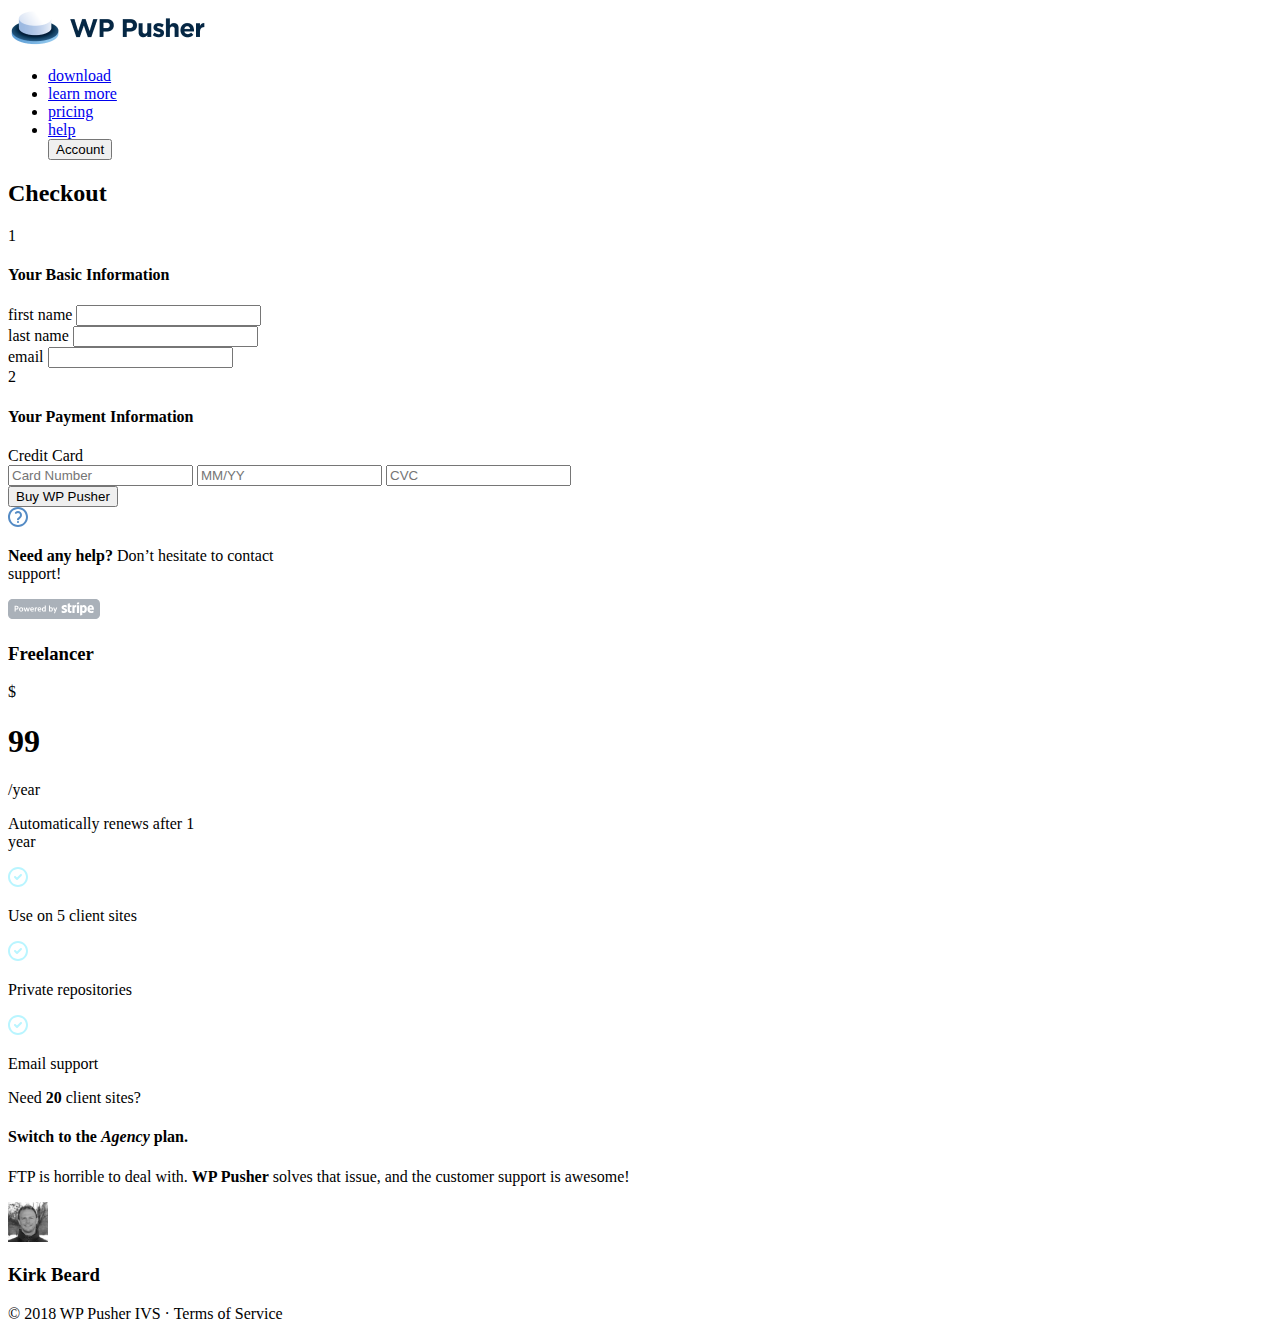
==== assignment-3/index.html @ 9b795d72 "completed html" ====
<!DOCTYPE html>
<html lang="en">
<head>
  <meta charset="UTF-8">
  <meta name="viewport" content="width=device-width, initial-scale=1.0">
  <link rel="stylesheet" href="style.css">
  <link rel="preconnect" href="https://fonts.googleapis.com">
  <link rel="preconnect" href="https://fonts.gstatic.com" crossorigin>
  <link href="https://fonts.googleapis.com/css2?family=Lato:wght@300;400;700&display=swap" rel="stylesheet">
  <title>Assignment-2 : WP Pusher Checkout</title>
</head>
<body>
  <header>
    <nav>
      <div>
        <img src="./images/wppusher-logo.png" alt="wppusher-logo">
      </div>

      <ul>
        <li>
          <a href="#">download</a>
        </li>

        <li>
          <a href="#">learn more</a>
        </li>

        <li>
          <a href="#">pricing</a>
        </li>

        <li>
          <a href="#">help</a>
        </li>

        <button>Account</button>
      </ul>
    </nav>
  </header>
  <section id="wrapper">
    <section class="checkout-container">
      <h2>Checkout</h2>
      <section class="card-inputs-details">
        <div class="top">
          <div class="number-bag">1</div>
          <h4>Your Basic Information</h4>
        </div>

        <div class="input-container">
          <div class="input-box-1">
            <label for="#">first name</label>
            <input type="text" >
          </div>

          <div class="input-box-1">
            <label for="#">last name</label>
            <input type="text" >
          </div>
        </div>

        <div class="input-container">
          <div class="input-box-2">
            <label for="#">email</label>
            <input type="email" class="long-width">
          </div>
        </div>
      </section>

      <section class="card-inputs-details">
        <div class="top">
          <div class="number-bag">2</div>
          <h4>Your Payment Information</h4>
        </div>

        <section>
          <div class="input-container">
            <div class="joint-divs">
              <label for="#">Credit Card</label>
              <div class="joint-inputs">
                <input type="text" placeholder="Card Number" class="first">
                <input type="text" placeholder="MM/YY" class="second">
                <input type="text" placeholder="CVC" class="third">
              </div>
            </div>
          </div>
        </section>
      </section>

      <section class="bottom">
        <button>Buy WP Pusher</button>

        <div class="need-help">
          <img src="./images/question.svg" alt="question">
          <p><strong>Need any help? </strong> Don’t hesitate to <span>contact</span> <br> support!</p>
        </div>
  
        <div class="stripe">
          <img src="./images/stripe.svg" alt="stripe">
        </div>
      </section>
    </section>
    <section class="details-container">
      <h3>Freelancer</h3>
      <div class="amount">
        <p class="first-p">$</p>
        <h1>99</h1>
        <p class="second-p">/year</p>
      </div>
      <p>Automatically renews after 1 <br> year</p>
      <section class="list">
        <div>
          <img src="./images/check.svg" alt="check">
          <p>Use on 5 client sites</p>
        </div>
        <div>
          <img src="./images/check.svg" alt="check">
          <p>Private repositories</p>
        </div>
        <div>
          <img src="./images/check.svg" alt="check">
          <p>Email support</p>
        </div>
      </section>
      <div class="agency-plan">
        <p>Need <strong>20</strong> client sites? </p>
        <h4>Switch to the <i>Agency</i> plan.</h4>
      </div>
      <div class="line"></div>
      <div class="review">
        <p>
          FTP is horrible to deal with. <strong>WP Pusher</strong> solves that issue, 
          and the customer support is awesome!
        </p>
      </div>
      <div class="profile">
        <div class="img-box">
          <img src="./images/profile.png" alt="Kirk Beard">
        </div>
        <h3>Kirk Beard</h3>
      </div>
    </section>
  </section>
  <footer>
    <p>© 2018 WP Pusher IVS  · <span>Terms of Service</span></p>
  </footer>
</body>
</html>
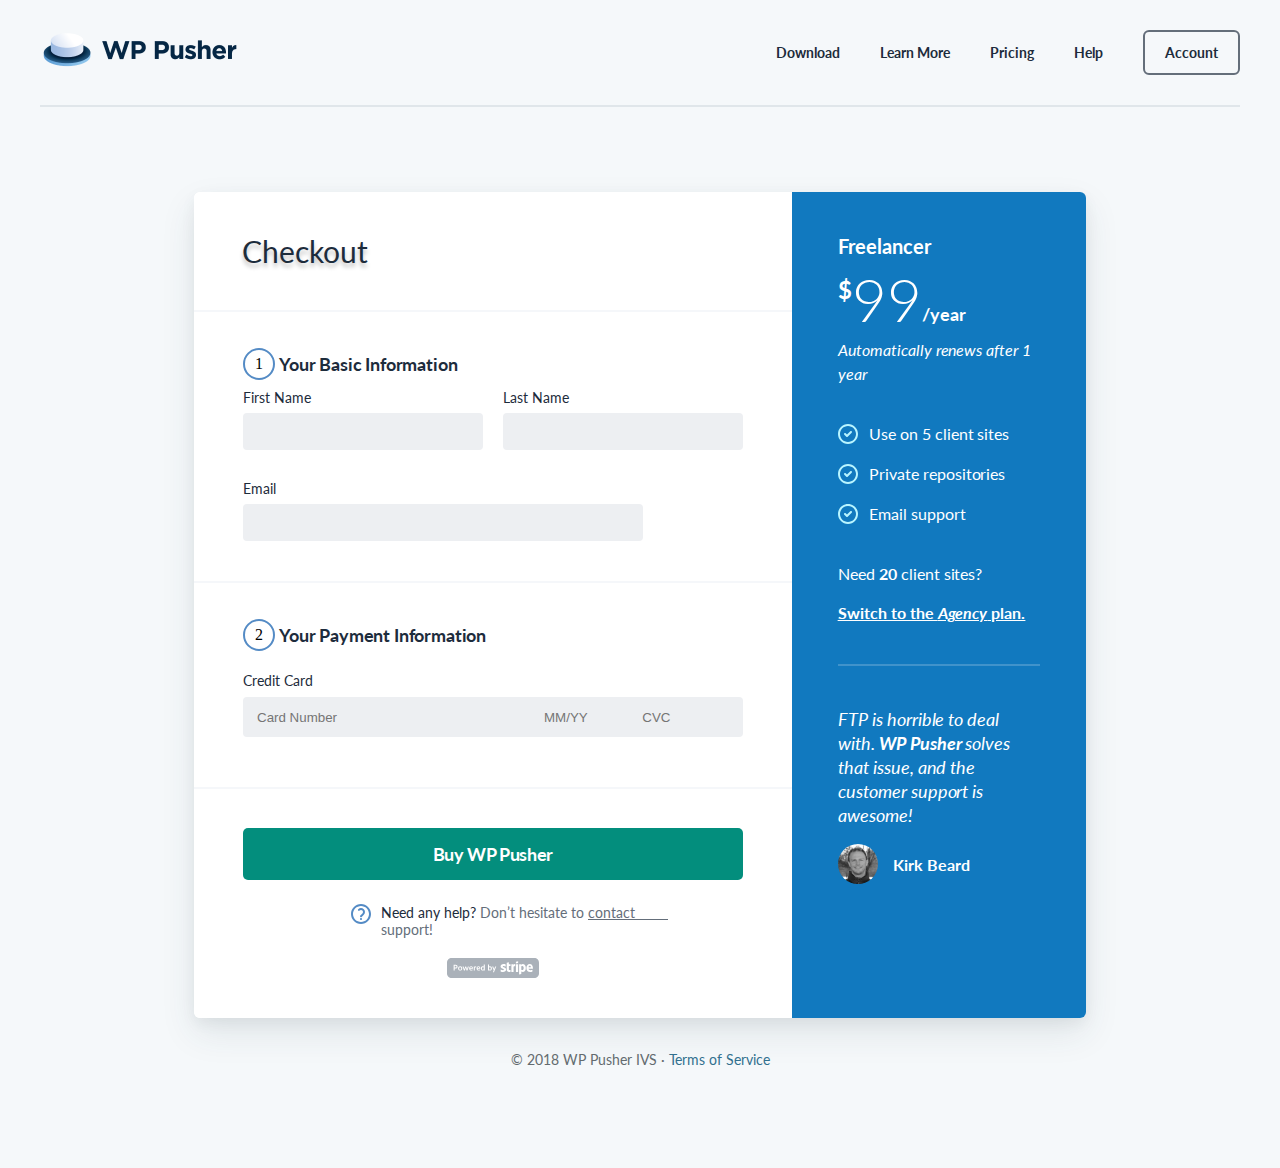
==== commit cca4570c: "modified for user experience" ====
--- a/assignment-3/index.html
+++ b/assignment-3/index.html
@@ -7,7 +7,7 @@
   <link rel="preconnect" href="https://fonts.googleapis.com">
   <link rel="preconnect" href="https://fonts.gstatic.com" crossorigin>
   <link href="https://fonts.googleapis.com/css2?family=Lato:wght@300;400;700&display=swap" rel="stylesheet">
-  <title>Assignment-2 : WP Pusher Checkout</title>
+  <title>Assignment-3 : WP Pusher Checkout</title>
 </head>
 <body>
   <header>
@@ -77,9 +77,9 @@
             <div class="joint-divs">
               <label for="#">Credit Card</label>
               <div class="joint-inputs">
-                <input type="text" placeholder="Card Number" class="first">
-                <input type="text" placeholder="MM/YY" class="second">
-                <input type="text" placeholder="CVC" class="third">
+                <input type="text" placeholder="Card Number" pattern="[0-9]*" class="first">
+                <input type="text" placeholder="MM/YY" pattern="[0-9]*" class="second">
+                <input type="text" placeholder="CVC" class="third" pattern="[0-9]*">
               </div>
             </div>
           </div>
--- a/assignment-3/style.css
+++ b/assignment-3/style.css
@@ -0,0 +1,531 @@
+* {
+  margin: 0;
+  padding: 0;
+  box-sizing: border-box;
+  transition: all .3s ease-in-out;
+}
+
+li {
+  list-style: none;
+}
+
+li a {
+  text-decoration: none;
+  text-transform: capitalize;
+  margin-inline-end: 40px;
+  color: #1D2C3C;
+  font-family: 'Lato', sans-serif;
+  font-size: 14px;
+  font-weight: 700;
+  line-height: normal;
+  letter-spacing: -0.01px;
+  /* transition: transform 0.5s ease-in-out; */
+
+  &:hover {
+    color: #548BC5;
+    text-decoration: underline;
+  }
+}
+
+body {
+  background: #F5F8FA;
+}
+
+header {
+  border-bottom: 2px solid #E0E6EA;
+  margin: 0 40px;
+
+  nav {
+    display: flex;
+    justify-content: space-between;
+    padding: 30px 0;
+  
+    ul {
+      display: flex;
+      align-items: center;
+    
+      > button {
+        border-radius: 6px;
+        border: 2px solid #646E7A;
+        padding: 12px 20px;
+        background-color: transparent;
+        color: #1D2C3C;
+        font-family: 'Lato', sans-serif;
+        font-size: 14px;
+        font-style: normal;
+        font-weight: 700;
+        line-height: normal;
+        letter-spacing: -0.01px;
+        cursor: pointer;
+
+        &:hover {
+          background-color: #1D2C3C;
+          color: #fff;
+          border-color: transparent;
+        }
+      }
+    }
+  }
+}
+
+#wrapper {
+  width: 892px;
+  margin: 85px auto 0;
+  display: flex;
+  background-color: #FFF;
+  border-radius: 6px;
+  box-shadow: 0px 5px 15px 0px rgba(0, 0, 0, 0.05), 0px 15px 35px 0px rgba(43, 64, 78, 0.10);
+
+  > .checkout-container {
+    width: 67%;
+    background: #FFF;
+    border-radius: 6px 0 0 6px;
+    height: 100%;
+
+    > h2 {
+      color: #1D2C3C;
+      text-shadow: 0px 4px 4px rgba(0, 0, 0, 0.25);
+      font-family: Lato;
+      font-size: 30px;
+      font-style: normal;
+      font-weight: 400;
+      line-height: normal;
+      padding: 41px 48px;
+      border-bottom: 2px solid #F5F7FA;
+    }
+
+    > .card-inputs-details {
+      padding: 36px 49px 10px;
+      border-bottom: 2px solid #F5F7FA;
+
+      > .top {
+        display: flex;
+        align-items: center;
+        margin-block-end: 9px;
+  
+        > .number-bag {
+          border: 2px solid #548BC5;
+          border-radius: 50%;
+          width: 32px;
+          height: 32px;
+          display: flex;
+          align-items: center;
+          justify-content: center;
+        }
+
+        > h4 {
+          color: #1D2C3C;
+          font-family: 'Lato', sans-serif;
+          font-size: 18px;
+          font-style: normal;
+          font-weight: 700;
+          line-height: normal;
+          letter-spacing: -0.16px;
+          margin-inline-start: 4px;
+        }
+      }
+
+      > .input-container {
+        display: flex;
+        align-items: center;
+        justify-content: space-between;
+        width: 100%;
+
+        > .input-box-1 {
+          display: flex;
+          flex-direction: column;
+          width: 48%;
+          margin-block-end: 30px;
+
+          > label {
+            color: #1D2C3C;
+            font-family: Lato;
+            font-size: 14px;
+            font-style: normal;
+            font-weight: 400;
+            line-height: normal;
+            text-transform: capitalize;
+          }
+
+          > input {
+            padding: 10px 13px;
+            border-radius: 4px;
+            background: #EDEFF2;
+            border: 1px solid transparent;
+            margin-block-start: 7px;
+            width: 100%;
+            outline: none;
+
+            &:focus {
+              border: 1px solid #548BC5;
+            }
+          }
+        }
+
+        > .input-box-2 {
+          display: flex;
+          flex-direction: column;
+          width: 100%;
+          margin-block-end: 30px;
+
+          > label {
+            color: #1D2C3C;
+            font-family: Lato;
+            font-size: 14px;
+            font-style: normal;
+            font-weight: 400;
+            line-height: normal;
+            text-transform: capitalize;
+          }
+
+          > input {
+            padding: 10px 13px;
+            border-radius: 4px;
+            background: #EDEFF2;
+            border: 1px solid transparent;
+            margin-block-start: 7px;
+            width: 80%;
+            outline: none;
+
+            &:focus {
+              border: 1px solid #548BC5;
+            }
+          }
+        }
+
+        > .input-box {
+          width: 100%;
+
+          > .long-width {
+            width: 80%;
+          }
+
+          > .full-width {
+            width: 100%;
+          }
+        }
+      }
+
+      > section {
+        margin-block-start: 21px;
+        margin-block-end: 40px;
+
+        > .input-container {
+          display: flex;
+          align-items: center;
+          justify-content: space-between;
+          width: 100%;
+
+          > .joint-divs {
+            width: 100%;
+
+            > label {
+              color: #1D2C3C;
+              font-family: Lato;
+              font-size: 14px;
+              font-style: normal;
+              font-weight: 400;
+              line-height: normal;
+              text-transform: capitalize;
+            }
+
+            > .joint-inputs {
+              margin-block-start: 7px;
+              padding: 10px 13px;
+              border-radius: 4px;
+              background: #EDEFF2;
+              width: 100%;
+              border: 1px solid transparent;
+
+              > input {
+                border: none;
+                background-color: transparent;
+                outline: none;
+              }
+
+              > .first {
+                width: 60%;
+              }
+
+              > .second {
+                width: 20%;
+              }
+
+              > .third {
+                width: 10%;
+              }
+
+              &:hover {
+                border-color: #548BC5;
+              }
+            }
+          }
+        }
+      }
+    }
+
+    > .bottom {
+      padding: 39px 49px;
+
+      > button {
+        width: 100%;
+        border-radius: 5px;
+        background-color: #038E7D;
+        padding: 13px 17px;
+        color: #FFF;
+        font-family: 'Lato', sans-serif;
+        font-size: 18px;
+        font-style: normal;
+        font-weight: 700;
+        line-height: normal;
+        letter-spacing: -0.396px;
+        border: 2px solid transparent;
+        margin-block-end: 24px;
+        cursor: pointer;
+
+        &:hover {
+          background-color: transparent;
+          border: 2px solid #038E7D;
+          color: #038E7D;
+        }
+      }
+  
+      > .need-help {
+        text-align: left;
+        display: flex;
+        justify-content: center;
+        align-items: flex-start;
+        margin-block-end: 20px;
+  
+        > p {
+          color: #646E7A;
+          font-family: 'Lato', sans-serif;
+          font-size: 14px;
+          font-style: normal;
+          font-weight: 400;
+          line-height: normal;
+          letter-spacing: -0.01px;
+          margin-inline-start: 10px;
+  
+          > strong {
+            color: #1D2C3C;
+            font-weight: 400;
+          }
+
+          > span {
+            position: relative;
+            display: inline-block;
+
+            &::after {
+              content: '';
+              position: absolute;
+              left: 0;
+              bottom: 1px;
+              border-bottom: 1px solid #646E7A;
+              width: 80px;
+            }
+          }
+        }
+      }
+
+      > .stripe {
+        display: flex;
+
+        > img {
+          margin: 0 auto;
+        }
+      }
+    }
+  }
+
+  > .details-container {
+    width: 33%;
+    background: #1179BF;
+    border-radius: 0px 6px 6px 0px;
+    padding: 42px 46px;
+
+    > h3 {
+      color: #FFF;
+      font-family: 'Lato', sans-serif;
+      font-size: 20px;
+      font-style: normal;
+      font-weight: 700;
+      line-height: normal;
+      letter-spacing: -0.01px;
+    }
+
+    > p {
+      color: #FFF;
+      font-family: 'Lato', sans-serif;
+      font-size: 16px;
+      font-style: italic;
+      font-weight: 400;
+      line-height: 24px; /* 150% */
+      letter-spacing: -0.008px;
+    }
+
+    > .amount {
+      display: flex;
+      align-items: center;
+      margin-block: 5px 3px;
+
+      > .first-p {
+        color: #FFF;
+        font-family: 'Lato', sans-serif;
+        font-size: 24px;
+        font-style: normal;
+        font-weight: 700;
+        line-height: normal;
+        letter-spacing: -0.015px;
+        margin-block-start: -20px;
+      }
+
+      > h1 {
+        color: #FFF;
+        font-family: 'Lato', sans-serif;
+        font-size: 60px;
+        font-style: normal;
+        font-weight: 300;
+        line-height: normal;
+        letter-spacing: -0.015px;
+      }
+
+      > .second-p {
+        color: #FFF;
+        font-family: 'Lato', sans-serif;
+        font-size: 18px;
+        font-style: normal;
+        font-weight: 700;
+        line-height: normal;
+        letter-spacing: -0.015px;
+        margin-block-end: -30px;
+      }
+    }
+
+    > .list {
+      margin-block-start: 36px;
+
+      > div {
+        display: flex;
+        align-items: center;
+        margin-block-start: 16px;
+        
+        > p {
+          color: #FFF;
+          font-family: 'Lato', sans-serif;
+          font-size: 16px;
+          font-style: normal;
+          font-weight: 400;
+          line-height: 24px; /* 150% */
+          letter-spacing: -0.008px;
+          margin-inline-start: 11px;
+        }
+      }
+    }
+
+    > .agency-plan {
+      margin-block: 38px 42px;
+
+      > p {
+        color: #FFF;
+        font-family: 'Lato', sans-serif;
+        font-size: 16px;
+        font-style: normal;
+        font-weight: 400;
+        line-height: normal;
+        letter-spacing: -0.008px;
+
+        > strong {
+          font-weight: 700;
+        }
+      }
+
+      > h4 {
+        color: #FFF;
+        font-family: 'Lato', sans-serif;
+        font-size: 16px;
+        font-weight: 700;
+        line-height: normal;
+        letter-spacing: -0.008px;
+        margin-block-start: 20px;
+        text-decoration-line: underline;
+        cursor: pointer;
+
+        > i {
+          font-style: italic;
+        }
+      }
+    }
+
+    > .line {
+      height: 2px;
+      opacity: 0.2005;
+      background-color: #FFF;
+      width: 100%;
+    }
+
+    > .review {
+      margin-block-start: 41px;
+
+      > p {
+        color: #FFF;
+        font-family: 'Lato', sans-serif;
+        font-size: 18px;
+        font-style: italic;
+        font-weight: 400;
+        line-height: 24px; /* 133.333% */
+        letter-spacing: -0.009px;
+
+        > strong {
+          font-weight: 700;
+        }
+      }
+    }
+
+    > .profile {
+      display: flex;
+      align-items: center;
+      margin-block-start: 17px;
+
+      > .img-box {
+        width: 40px;
+        height: 40px;
+
+        > img {
+          width: 100%;
+          height: 100%;
+          border-radius: 50%;
+        }
+      }
+
+      > h3 {
+        color: #FFF;
+        font-family: 'Lato', sans-serif;
+        font-size: 16px;
+        font-style: normal;
+        font-weight: 700;
+        line-height: normal;
+        letter-spacing: -0.008px;
+        margin-inline-start: 15px;
+      }
+    }
+  }
+}
+
+footer {
+  margin-block: 33px 100px;
+  text-align: center;
+
+  > p {
+    color: #636B6F;
+    font-family: 'Lato', sans-serif;
+    font-size: 14px;
+    font-style: normal;
+    font-weight: 400;
+    line-height: normal;
+
+    > span {
+      color: #31708F;
+    }
+  }
+}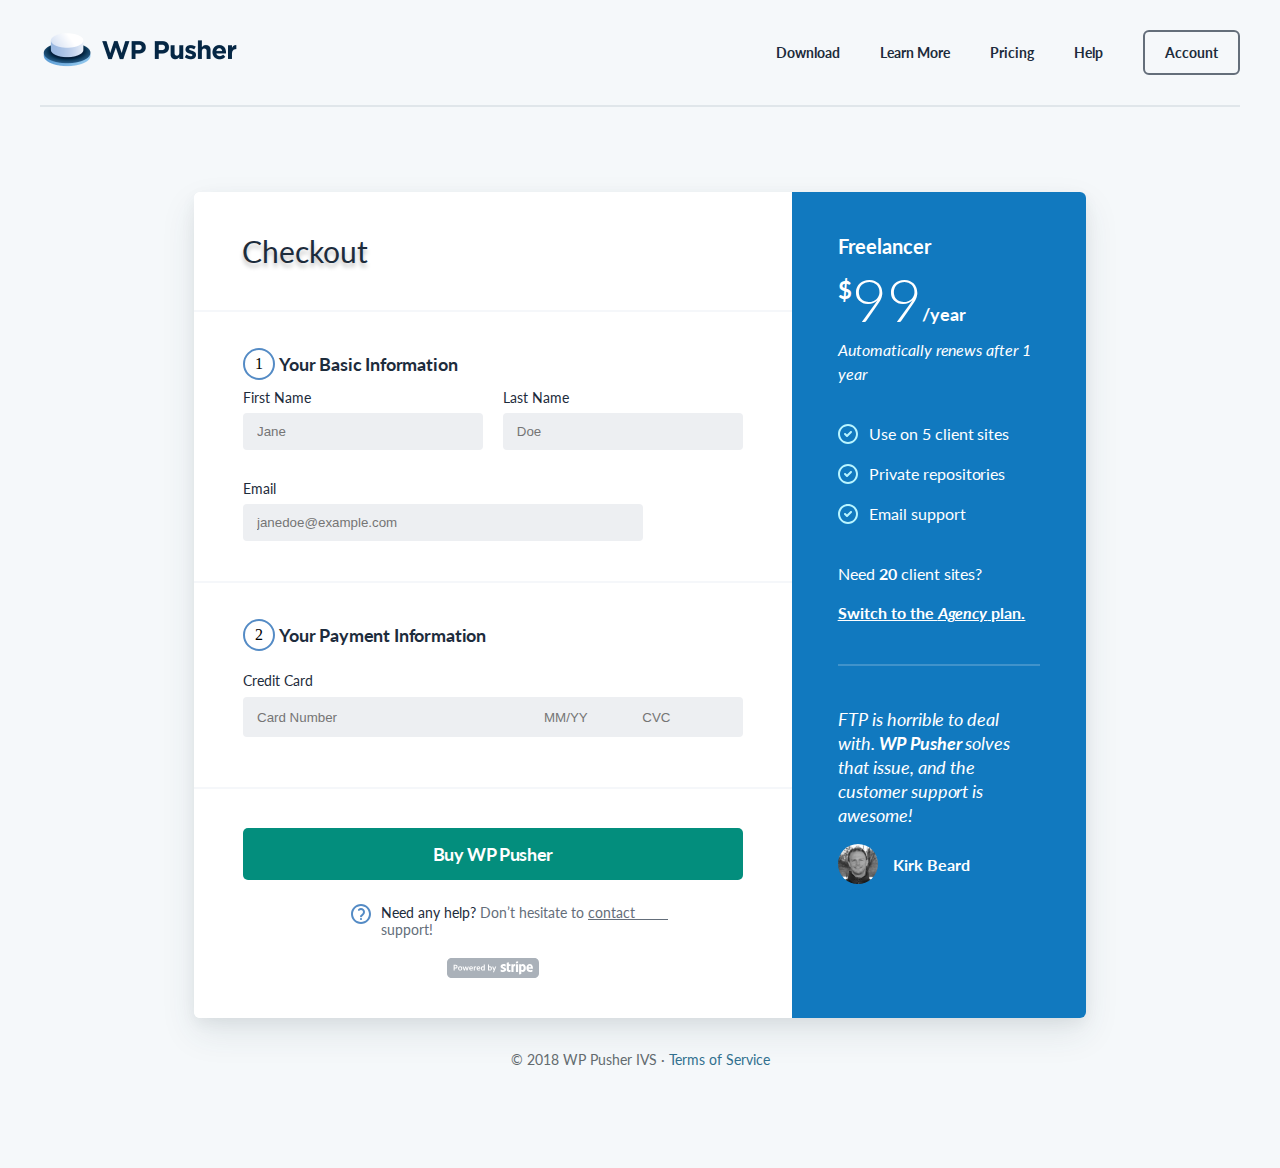
==== commit a51eb7cd: "updated assignment-3" ====
--- a/assignment-3/index.html
+++ b/assignment-3/index.html
@@ -49,19 +49,19 @@
         <div class="input-container">
           <div class="input-box-1">
             <label for="#">first name</label>
-            <input type="text" >
+            <input type="text" placeholder="Jane">
           </div>
 
           <div class="input-box-1">
             <label for="#">last name</label>
-            <input type="text" >
+            <input type="text" placeholder="Doe" >
           </div>
         </div>
 
         <div class="input-container">
           <div class="input-box-2">
             <label for="#">email</label>
-            <input type="email" class="long-width">
+            <input type="email" class="long-width" placeholder="janedoe@example.com">
           </div>
         </div>
       </section>
--- a/assignment-3/style.css
+++ b/assignment-3/style.css
@@ -7,9 +7,8 @@
 
 li {
   list-style: none;
-}
-
-li a {
+
+  > a {
   text-decoration: none;
   text-transform: capitalize;
   margin-inline-end: 40px;
@@ -21,9 +20,10 @@
   letter-spacing: -0.01px;
   /* transition: transform 0.5s ease-in-out; */
 
-  &:hover {
-    color: #548BC5;
-    text-decoration: underline;
+    &:hover {
+      color: #548BC5;
+      text-decoration: underline;
+    }
   }
 }
 
@@ -35,14 +35,36 @@
   border-bottom: 2px solid #E0E6EA;
   margin: 0 40px;
 
-  nav {
+  > nav {
     display: flex;
     justify-content: space-between;
     padding: 30px 0;
   
-    ul {
+    > ul {
       display: flex;
       align-items: center;
+
+      li {
+        list-style: none;
+
+        > a {
+        text-decoration: none;
+        text-transform: capitalize;
+        margin-inline-end: 40px;
+        color: #1D2C3C;
+        font-family: 'Lato', sans-serif;
+        font-size: 14px;
+        font-weight: 700;
+        line-height: normal;
+        letter-spacing: -0.01px;
+        /* transition: transform 0.5s ease-in-out; */
+
+          &:hover {
+            color: #548BC5;
+            text-decoration: underline;
+          }
+        }
+      }
     
       > button {
         border-radius: 6px;
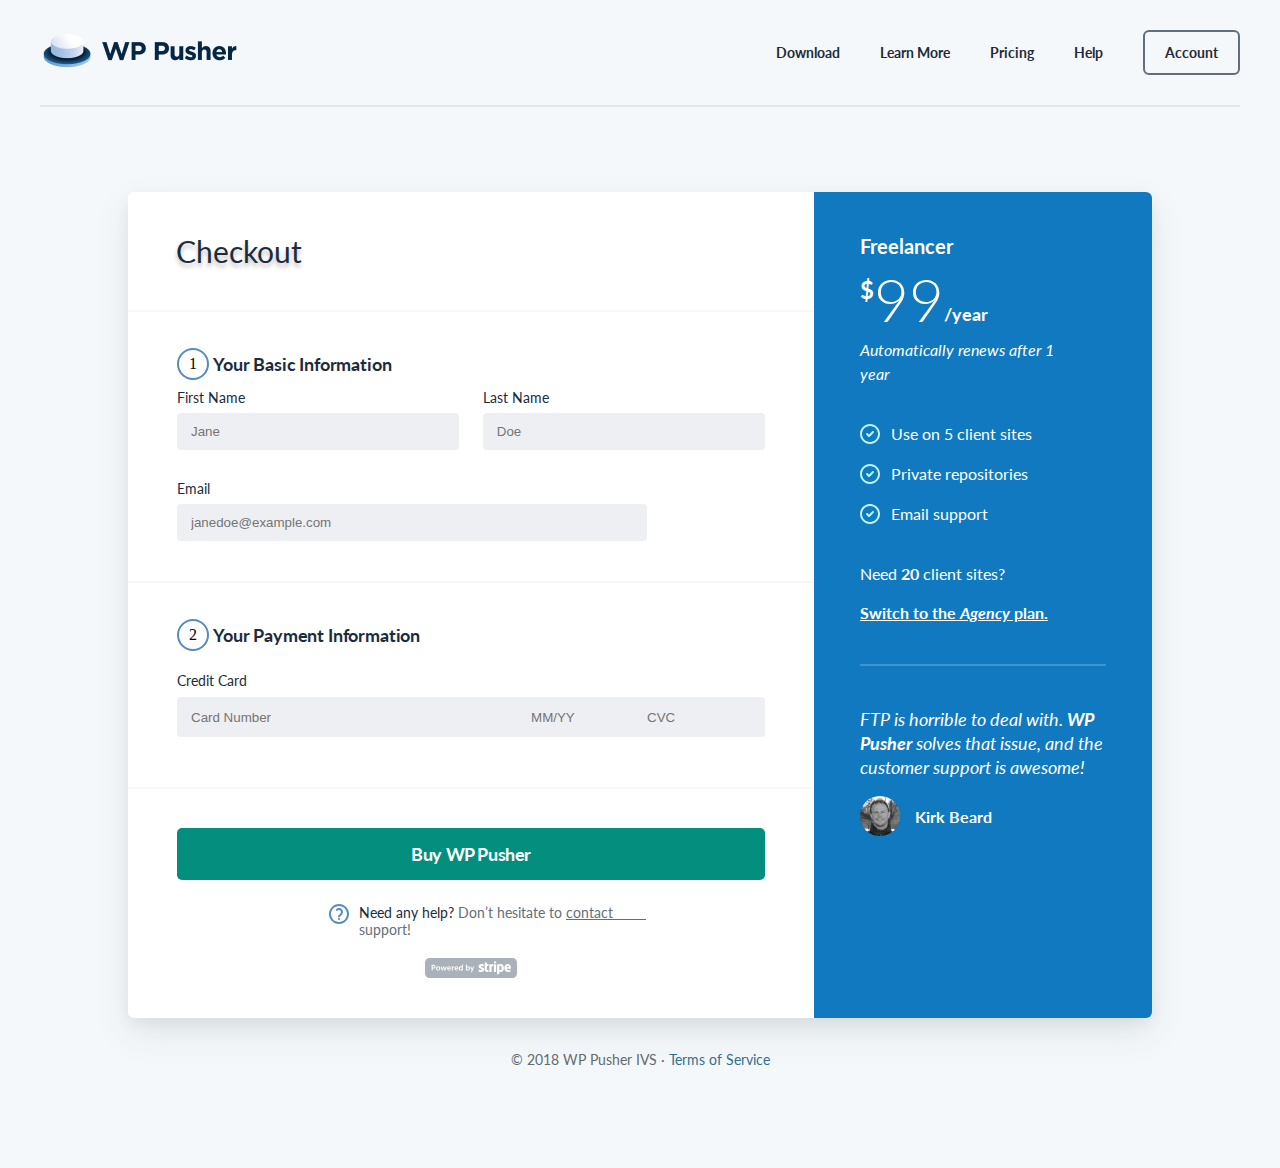
==== commit 74900e49: "started responsiveness" ====
--- a/assignment-3/index.html
+++ b/assignment-3/index.html
@@ -7,34 +7,25 @@
   <link rel="preconnect" href="https://fonts.googleapis.com">
   <link rel="preconnect" href="https://fonts.gstatic.com" crossorigin>
   <link href="https://fonts.googleapis.com/css2?family=Lato:wght@300;400;700&display=swap" rel="stylesheet">
+  <link href='https://unpkg.com/boxicons@2.1.4/css/boxicons.min.css' rel='stylesheet'>
   <title>Assignment-3 : WP Pusher Checkout</title>
 </head>
 <body>
   <header>
+    <a href="#">
+      <img src="./images/wppusher-logo.png" alt="wppusher-logo">
+    </a>
+
+    <label class="icons">
+      <i class='bx bx-menu'></i>
+    </label>
+    
     <nav>
-      <div>
-        <img src="./images/wppusher-logo.png" alt="wppusher-logo">
-      </div>
-
-      <ul>
-        <li>
-          <a href="#">download</a>
-        </li>
-
-        <li>
-          <a href="#">learn more</a>
-        </li>
-
-        <li>
-          <a href="#">pricing</a>
-        </li>
-
-        <li>
-          <a href="#">help</a>
-        </li>
-
-        <button>Account</button>
-      </ul>
+      <a href="#">download</a>
+      <a href="#">learn more</a>
+      <a href="#">pricing</a>
+      <a href="#">help</a>
+      <button class="nav-btn">Account</button>
     </nav>
   </header>
   <section id="wrapper">
@@ -144,4 +135,7 @@
     <p>© 2018 WP Pusher IVS  · <span>Terms of Service</span></p>
   </footer>
 </body>
-</html>+</html>
+
+<!-- Server  - rtmps://global-live.mux.com:443/app
+Stream Key - 34a39ed4-f208-2469-b4e6-a98f88a95aaa -->--- a/assignment-3/style.css
+++ b/assignment-3/style.css
@@ -5,93 +5,75 @@
   transition: all .3s ease-in-out;
 }
 
-li {
-  list-style: none;
-
-  > a {
-  text-decoration: none;
-  text-transform: capitalize;
-  margin-inline-end: 40px;
+body {
+  background: #F5F8FA;
+  min-height: 100vh;
+}
+
+header {
+  display: flex;
+  align-items: center;
+  justify-content: space-between;
+  border-bottom: 2px solid #E0E6EA;
+  margin: 0 40px;
+
+  > nav {
+    display: flex;
+    justify-content: space-between;
+    align-items: center;
+    padding: 30px 0;
+
+    > a {
+      text-decoration: none;
+      text-transform: capitalize;
+      margin-inline-end: 40px;
+      color: #1D2C3C;
+      font-family: 'Lato', sans-serif;
+      font-size: 14px;
+      font-weight: 700;
+      line-height: normal;
+      letter-spacing: -0.01px;
+    
+      &:hover {
+        color: #548BC5;
+        text-decoration: underline;
+      }
+    }
+  }
+
+  > .icons {
+    color: #1D2C3C;
+    cursor: pointer;
+    font-size: 35px;
+    display: none;
+  }
+}
+
+.nav-btn {
+  border-radius: 6px;
+  border: 2px solid #646E7A;
+  padding: 12px 20px;
+  background-color: transparent;
   color: #1D2C3C;
   font-family: 'Lato', sans-serif;
   font-size: 14px;
+  font-style: normal;
   font-weight: 700;
   line-height: normal;
   letter-spacing: -0.01px;
-  /* transition: transform 0.5s ease-in-out; */
-
-    &:hover {
-      color: #548BC5;
-      text-decoration: underline;
-    }
-  }
-}
-
-body {
-  background: #F5F8FA;
-}
-
-header {
-  border-bottom: 2px solid #E0E6EA;
-  margin: 0 40px;
-
-  > nav {
-    display: flex;
-    justify-content: space-between;
-    padding: 30px 0;
-  
-    > ul {
-      display: flex;
-      align-items: center;
-
-      li {
-        list-style: none;
-
-        > a {
-        text-decoration: none;
-        text-transform: capitalize;
-        margin-inline-end: 40px;
-        color: #1D2C3C;
-        font-family: 'Lato', sans-serif;
-        font-size: 14px;
-        font-weight: 700;
-        line-height: normal;
-        letter-spacing: -0.01px;
-        /* transition: transform 0.5s ease-in-out; */
-
-          &:hover {
-            color: #548BC5;
-            text-decoration: underline;
-          }
-        }
-      }
-    
-      > button {
-        border-radius: 6px;
-        border: 2px solid #646E7A;
-        padding: 12px 20px;
-        background-color: transparent;
-        color: #1D2C3C;
-        font-family: 'Lato', sans-serif;
-        font-size: 14px;
-        font-style: normal;
-        font-weight: 700;
-        line-height: normal;
-        letter-spacing: -0.01px;
-        cursor: pointer;
-
-        &:hover {
-          background-color: #1D2C3C;
-          color: #fff;
-          border-color: transparent;
-        }
-      }
-    }
-  }
+  cursor: pointer;
+}
+
+.nav-btn:hover {
+  background-color: #1D2C3C;
+  color: #fff;
+  border-color: transparent;
 }
 
 #wrapper {
-  width: 892px;
+  z-index: 10;
+  /* width: 892px; */
+  width: 80%;
   margin: 85px auto 0;
   display: flex;
   background-color: #FFF;
@@ -328,6 +310,7 @@
           line-height: normal;
           letter-spacing: -0.01px;
           margin-inline-start: 10px;
+          cursor: pointer;
   
           > strong {
             color: #1D2C3C;
@@ -550,4 +533,94 @@
       color: #31708F;
     }
   }
-}+}
+
+@media only screen and (max-width: 1040px){
+  #wrapper {
+    width: 95%;
+    margin: 50px auto;
+
+    > .checkout-container {
+      width: 65%;
+
+      > h2 {
+        padding: 41px 20px;
+      }
+  
+      > .card-inputs-details {
+        padding: 36px 20px 10px;
+      }
+
+      > .bottom {
+        padding: 39px 20px;
+      }
+    }
+
+    > .details-container {
+      width: 35%;
+      padding: 50px 20px;
+    }
+  }
+}
+
+@media only screen and (max-width: 820px){
+  #wrapper {
+    width: 95%;
+
+    > .checkout-container {
+      width: 65%;
+
+      > .card-inputs-details {
+
+        > .input-container {
+          flex-direction: column;
+  
+          > .input-box-1 {
+            width: 100%;
+          }
+
+          > .input-box-2 {
+  
+            > input {
+              width: 100%;
+            }
+          }
+        }
+      }
+    }
+
+    > .details-container {
+      width: 35%;
+    }
+  }
+}
+
+@media only screen and (max-width: 690px) {
+  #wrapper {
+    width: 80%;
+    flex-direction: column;
+
+    > .checkout-container {
+      width: 100%;
+    }
+
+    > .details-container {
+      width: 100%;
+      text-align: center;
+
+      > .amount {
+        margin-block: 15px;
+        justify-content: center;
+      }
+
+      > .list {
+        margin-block: 40px;
+        margin-inline: auto;
+        width: 38%;
+        /* border: solid red; */
+        /* justify-content: center; */
+      }
+    }
+  }
+}
+
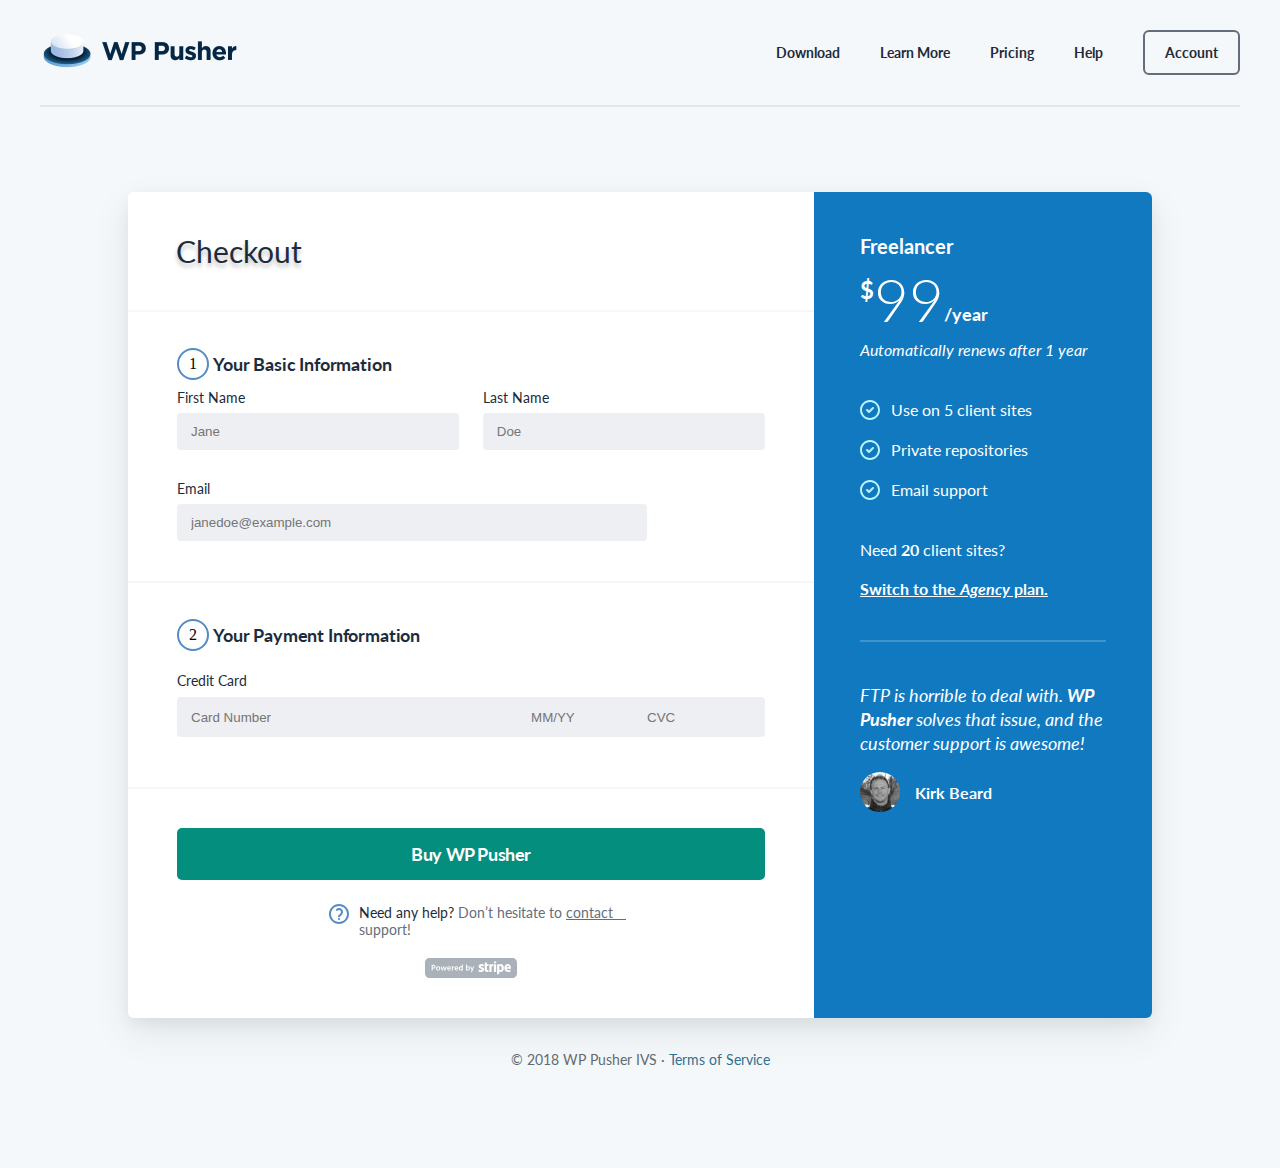
==== commit 400cf100: "modified responsiveness" ====
--- a/assignment-3/index.html
+++ b/assignment-3/index.html
@@ -97,7 +97,7 @@
         <h1>99</h1>
         <p class="second-p">/year</p>
       </div>
-      <p>Automatically renews after 1 <br> year</p>
+      <p>Automatically renews after 1 year</p>
       <section class="list">
         <div>
           <img src="./images/check.svg" alt="check">
--- a/assignment-3/style.css
+++ b/assignment-3/style.css
@@ -327,7 +327,7 @@
               left: 0;
               bottom: 1px;
               border-bottom: 1px solid #646E7A;
-              width: 80px;
+              width: 60px;
             }
           }
         }
@@ -414,6 +414,7 @@
         display: flex;
         align-items: center;
         margin-block-start: 16px;
+        gap: 11px;
         
         > p {
           color: #FFF;
@@ -423,7 +424,6 @@
           font-weight: 400;
           line-height: 24px; /* 150% */
           letter-spacing: -0.008px;
-          margin-inline-start: 11px;
         }
       }
     }
@@ -564,6 +564,20 @@
 }
 
 @media only screen and (max-width: 820px){
+  header {
+    margin: 0 20px;
+
+    > nav {
+      display: none;
+    }
+
+    > .icons {
+      display: inline-flex;
+      /* border: solid red; */
+      padding: 30px 0;
+    }
+  }
+
   #wrapper {
     width: 95%;
 
@@ -597,16 +611,19 @@
 
 @media only screen and (max-width: 690px) {
   #wrapper {
-    width: 80%;
+    width: 95%;
     flex-direction: column;
+    box-shadow: 0px 5px 15px 0px rgba(0, 0, 0, 0.05), 0px 15px 35px 0px rgba(43, 64, 78, 0.10);
 
     > .checkout-container {
       width: 100%;
+      border-radius: 6px 6px 0 0;
     }
 
     > .details-container {
       width: 100%;
       text-align: center;
+      border-radius: 0px 0px 6px 6px;
 
       > .amount {
         margin-block: 15px;
@@ -615,12 +632,63 @@
 
       > .list {
         margin-block: 40px;
+
+        > div {
+          width: fit-content;
+          /* border: solid red; */
+          margin: 16px auto 0;
+        }
+      }
+
+      > .profile {
+        /* border: solid red; */
+        width: fit-content;
         margin-inline: auto;
-        width: 38%;
-        /* border: solid red; */
-        /* justify-content: center; */
-      }
-    }
-  }
-}
-
+      }
+    }
+  }
+}
+
+@media only screen and (max-width: 425px){
+  header {
+    margin: 0 5px;
+
+    > a {
+
+      > img {
+        width: 150px;
+      }
+    }
+  }
+
+  #wrapper {
+
+    > .checkout-container {
+
+      > h2 {
+        text-align: center;
+      }
+  
+      > .card-inputs-details {
+        padding: 36px 5px 10px;
+      }
+
+      > .bottom {
+        padding: 39px 5px;
+
+        > .need-help {
+    
+          > p {
+
+            > span {
+
+              &::after {
+                width: 45px;
+              }
+            }
+          }
+        }
+      }
+    }
+  }
+}
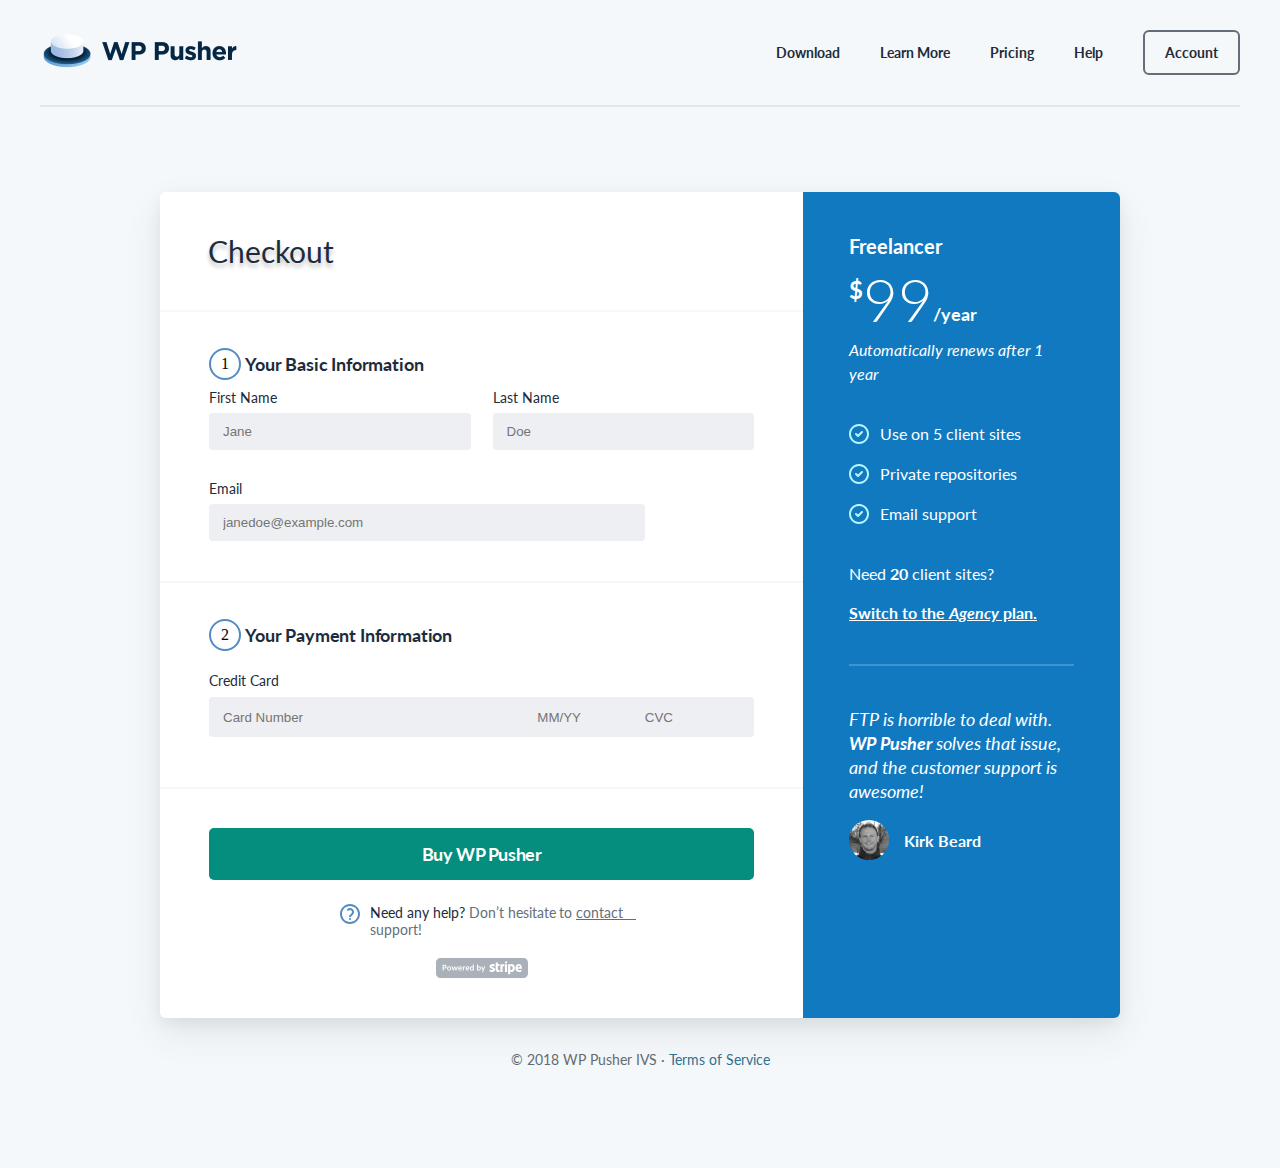
==== commit 0813c600: "completed hamburger" ====
--- a/assignment-3/index.html
+++ b/assignment-3/index.html
@@ -135,6 +135,7 @@
     <p>© 2018 WP Pusher IVS  · <span>Terms of Service</span></p>
   </footer>
 </body>
+<script src="./app.js"></script>
 </html>
 
 <!-- Server  - rtmps://global-live.mux.com:443/app
--- a/assignment-3/style.css
+++ b/assignment-3/style.css
@@ -2,7 +2,7 @@
   margin: 0;
   padding: 0;
   box-sizing: border-box;
-  transition: all .3s ease-in-out;
+  transition: all .5s ease-in-out;
 }
 
 body {
@@ -39,6 +39,27 @@
         text-decoration: underline;
       }
     }
+
+    > .nav-btn {
+      border-radius: 6px;
+      border: 2px solid #646E7A;
+      padding: 12px 20px;
+      background-color: transparent;
+      color: #1D2C3C;
+      font-family: 'Lato', sans-serif;
+      font-size: 14px;
+      font-style: normal;
+      font-weight: 700;
+      line-height: normal;
+      letter-spacing: -0.01px;
+      cursor: pointer;
+
+      &:hover {
+        background-color: #1D2C3C;
+        color: #fff;
+        border-color: transparent;
+      }
+    }
   }
 
   > .icons {
@@ -49,31 +70,10 @@
   }
 }
 
-.nav-btn {
-  border-radius: 6px;
-  border: 2px solid #646E7A;
-  padding: 12px 20px;
-  background-color: transparent;
-  color: #1D2C3C;
-  font-family: 'Lato', sans-serif;
-  font-size: 14px;
-  font-style: normal;
-  font-weight: 700;
-  line-height: normal;
-  letter-spacing: -0.01px;
-  cursor: pointer;
-}
-
-.nav-btn:hover {
-  background-color: #1D2C3C;
-  color: #fff;
-  border-color: transparent;
-}
-
 #wrapper {
   z-index: 10;
   /* width: 892px; */
-  width: 80%;
+  width: 75%;
   margin: 85px auto 0;
   display: flex;
   background-color: #FFF;
@@ -568,14 +568,41 @@
     margin: 0 20px;
 
     > nav {
-      display: none;
+      display: flex;
+      flex-direction: column;
+      position: absolute;
+      top: -90%;
+      left: 0;
+      width: 100%;
+      height: 65vh;
+      background-color: #038E7D;
+
+      > a {
+        padding: 10px;
+        margin-inline-end: 0;
+        margin-block: 10px;
+        color: #fff;
+
+        &:hover {
+          color: #1D2C3C;
+        }
+      }
+
+      > .nav-btn {
+        color: #fff;
+        border: 1px solid #fff;
+        margin-block: 20px;
+      }
     }
 
     > .icons {
-      display: inline-flex;
-      /* border: solid red; */
-      padding: 30px 0;
-    }
+      display: block;
+      padding: 15px 0;
+    }
+  }
+
+  nav.show {
+    top: 70px;
   }
 
   #wrapper {
@@ -635,13 +662,11 @@
 
         > div {
           width: fit-content;
-          /* border: solid red; */
           margin: 16px auto 0;
         }
       }
 
       > .profile {
-        /* border: solid red; */
         width: fit-content;
         margin-inline: auto;
       }
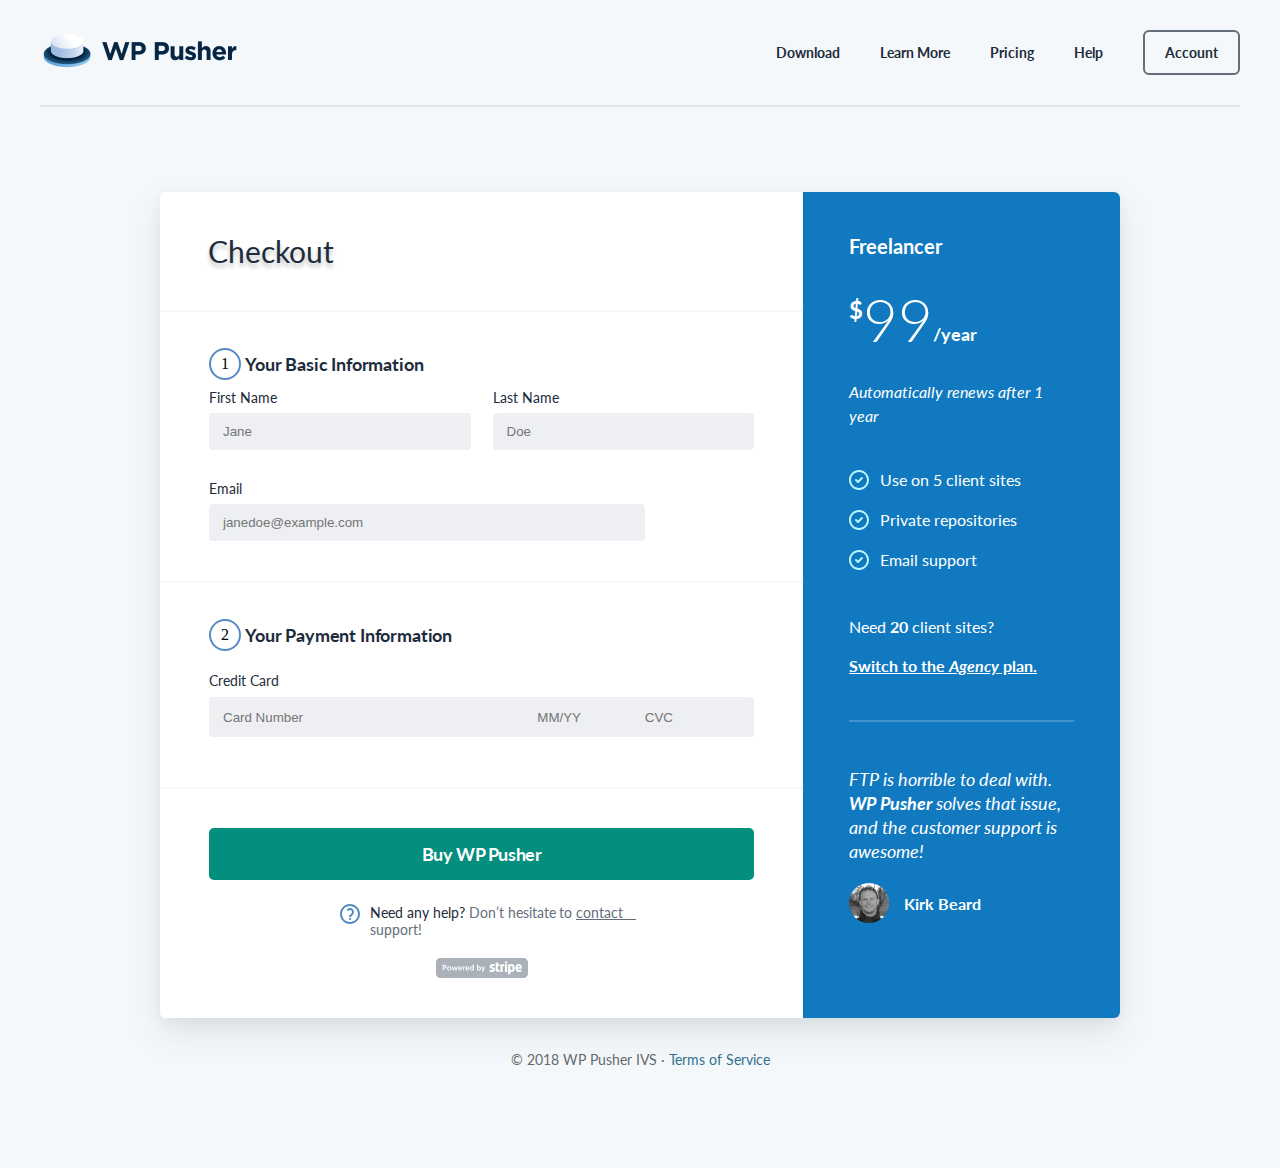
==== commit ae138a8b: "Removed comments" ====
--- a/assignment-3/index.html
+++ b/assignment-3/index.html
@@ -137,6 +137,3 @@
 </body>
 <script src="./app.js"></script>
 </html>
-
-<!-- Server  - rtmps://global-live.mux.com:443/app
-Stream Key - 34a39ed4-f208-2469-b4e6-a98f88a95aaa -->--- a/assignment-3/style.css
+++ b/assignment-3/style.css
@@ -2,7 +2,7 @@
   margin: 0;
   padding: 0;
   box-sizing: border-box;
-  transition: all .5s ease-in-out;
+  transition: all .8s ease-in-out;
 }
 
 body {
@@ -372,7 +372,7 @@
     > .amount {
       display: flex;
       align-items: center;
-      margin-block: 5px 3px;
+      margin-block: 25px;
 
       > .first-p {
         color: #FFF;
@@ -408,7 +408,7 @@
     }
 
     > .list {
-      margin-block-start: 36px;
+      margin-block: 40px;
 
       > div {
         display: flex;
@@ -429,7 +429,7 @@
     }
 
     > .agency-plan {
-      margin-block: 38px 42px;
+      margin-block: 45px;
 
       > p {
         color: #FFF;
@@ -470,7 +470,7 @@
     }
 
     > .review {
-      margin-block-start: 41px;
+      margin-block-start: 45px;
 
       > p {
         color: #FFF;
@@ -490,7 +490,7 @@
     > .profile {
       display: flex;
       align-items: center;
-      margin-block-start: 17px;
+      margin-block-start: 20px;
 
       > .img-box {
         width: 40px;
@@ -558,7 +558,7 @@
 
     > .details-container {
       width: 35%;
-      padding: 50px 20px;
+      padding: 70px 30px 20px;
     }
   }
 }
